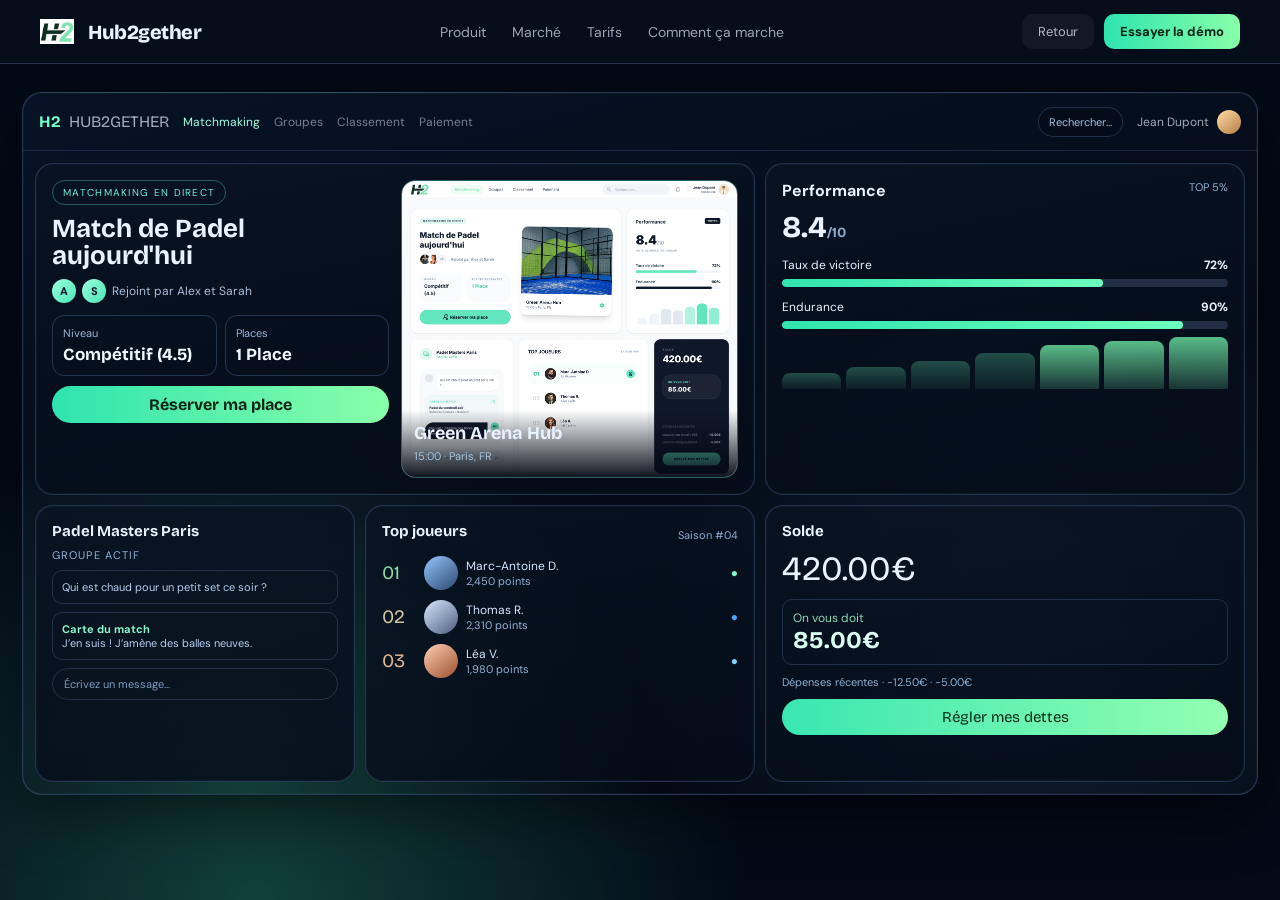
==== demo.html @ 9e98616a "Déplace le dashboard dans une page dédiée avec animations" ====
<!doctype html>
<html lang="fr">
<head>
  <meta charset="UTF-8">
  <meta name="viewport" content="width=device-width, initial-scale=1.0">
  <title>Hub2gether — Démo Dashboard</title>
  <link rel="preconnect" href="https://fonts.googleapis.com">
  <link href="https://fonts.googleapis.com/css2?family=Bricolage+Grotesque:wght@500;700;800&family=DM+Sans:wght@300;400;500;700&display=swap" rel="stylesheet">
  <style>
    :root {
      --black: #0F2E22;
      --white: #FAFAF8;
      --border: rgba(0,0,0,0.08);
      --font-display: 'Bricolage Grotesque', sans-serif;
      --font-body: 'DM Sans', sans-serif;
      --blue: #7FE3BF;
    }
    * { box-sizing: border-box; margin: 0; padding: 0; }
    body {
      font-family: var(--font-body);
      background: radial-gradient(circle at 20% 100%, rgba(69,255,186,.22), transparent 36%), #020a15;
      color: #e9f2ff;
      min-height: 100vh;
    }
    nav { position: fixed; top: 0; left: 0; right: 0; z-index: 100; display: flex; align-items: center; justify-content: space-between; padding: 0 40px; height: 64px; background: rgba(6,14,28,0.88); backdrop-filter: blur(16px); border-bottom: 0.5px solid rgba(158,194,255,.2); }
    .nav-logo { font-family: var(--font-display); font-size: 20px; font-weight: 800; letter-spacing: -0.5px; color: #e9f2ff; display: flex; align-items: center; gap: 8px; }
    .brand-logo-img { width: 34px; height: 34px; object-fit: contain; display: inline-block; margin-right: 6px; }
    .nav-links { display: flex; align-items: center; gap: 26px; }
    .nav-links a { font-size: 14px; font-weight: 400; color: rgba(229,238,255,.68); text-decoration: none; }
    .nav-links a:hover { color: #fff; }
    .nav-cta { display: flex; gap: 10px; }
    .btn-ghost,.btn-primary { font-family: var(--font-body); font-size: 13px; border-radius: 10px; padding: 9px 16px; border: none; cursor: pointer; }
    .btn-ghost { color: rgba(229,238,255,.75); background: rgba(255,255,255,.05); }
    .btn-primary { color: #032315; background: linear-gradient(90deg,#2ee4af,#89ffa9); font-weight: 700; }

    .demo-wrap { padding: 92px 22px 22px; }
    .demo-dashboard {
      width: min(1280px, 100%);
      margin: 0 auto;
      border-radius: 20px;
      border: 1px solid rgba(136,170,255,.25);
      background: radial-gradient(circle at 18% 100%, rgba(67,233,176,.23), transparent 33%), radial-gradient(circle at 82% 82%, rgba(89,169,255,.14), transparent 34%), linear-gradient(165deg, #071226 0%, #040a16 62%, #020710 100%);
      box-shadow: 0 20px 60px rgba(0,0,0,.45), inset 0 0 0 1px rgba(255,255,255,.03);
      overflow: hidden;
      display: grid;
      grid-template-rows: 58px 1fr;
    }
    .dash-top {
      border-bottom: 1px solid rgba(116,146,210,.2);
      display: grid;
      grid-template-columns: auto 1fr auto auto;
      align-items: center;
      gap: 14px;
      padding: 0 16px;
      font-size: 12px;
      color: rgba(221,236,255,.7);
    }
    .dash-brand { display:flex; gap:8px; align-items:center; font-family:var(--font-display); font-size:16px; }
    .dash-brand b { color:#78ffc9; }
    .dash-tabs { display:flex; gap:14px; }
    .dash-tabs span { opacity:.72; }
    .dash-tabs .active { opacity:1; color:#9EFFE0; }
    .dash-search { padding:7px 10px; border-radius:999px; border:1px solid rgba(116,146,210,.25); background:rgba(4,12,24,.75); color:#a6bddf; font-size:11px; }
    .dash-user { display:flex; align-items:center; gap:8px; }
    .dash-user i { width:24px; height:24px; border-radius:50%; background: linear-gradient(140deg,#ffe0a7,#b57b46); display:block; }

    .dash-grid { padding: 12px; display:grid; grid-template-columns: 1.5fr 1fr; grid-template-rows: 1.2fr 1fr; gap: 10px; }
    .card { border-radius: 18px; border: 1px solid rgba(122,166,242,.23); background: linear-gradient(170deg, rgba(8,19,35,.78), rgba(5,12,24,.82)); box-shadow: inset 0 0 0 1px rgba(255,255,255,.03); }
    .main { padding:16px; display:grid; grid-template-columns: 1fr 1fr; gap:12px; }
    .kicker { font-size: 10px; letter-spacing: .13em; text-transform: uppercase; color:#6EEDD0; border:1px solid rgba(110,237,208,.35); border-radius:999px; display:inline-flex; padding:5px 10px; }
    .main h2 { font-size: 26px; font-family: var(--font-display); line-height: 1.04; margin-top: 10px; max-width: 240px; }
    .joined { margin-top: 10px; display:flex; align-items:center; gap:6px; color:#a7bfdc; font-size: 12px; }
    .joined b { width: 24px; height: 24px; border-radius: 50%; display:grid; place-content:center; color:#071126; background: linear-gradient(135deg,#9affd9,#4be6bb); font-size:11px; }
    .duo { margin-top: 12px; display:grid; grid-template-columns:1fr 1fr; gap:8px; }
    .chip { border:1px solid rgba(133,170,233,.25); border-radius:12px; padding:10px; color:#9cb4d6; font-size:11px; }
    .chip strong { display:block; font-size:17px; color:#eff7ff; margin-top:4px; font-family:var(--font-display); }
    .cta { margin-top: 10px; width: 100%; border: none; border-radius: 999px; background: linear-gradient(90deg,#2ee4af,#89ffa9); color:#042312; font-family:var(--font-display); font-size: 16px; font-weight: 700; padding: 9px 12px; }
    .court { border-radius: 14px; border:1px solid rgba(110,237,208,.38); overflow:hidden; min-height: 200px; position:relative; }
    .court img { width:100%; height:100%; object-fit:cover; display:block; }
    .court-foot { position:absolute; left:0; right:0; bottom:0; padding:12px; background:linear-gradient(180deg, transparent, rgba(4,10,20,.95)); }
    .court-foot strong { display:block; font-size:18px; font-family:var(--font-display); }
    .court-foot span { color:#9fc3e2; font-size:11px; }
    .perf { padding:16px; }
    .perf h3 { font-size: 30px; font-family: var(--font-display); margin: 8px 0; }
    .perf h3 small { font-size: 14px; color:#8eaacb; }
    .meter { margin-top: 12px; }
    .meter label { display:flex; justify-content:space-between; font-size:12px; margin-bottom:6px; }
    .bar { height: 8px; border-radius: 999px; background: rgba(141,172,226,.2); overflow:hidden; }
    .bar i { display:block; height:100%; border-radius:999px; background: linear-gradient(90deg,#30e4af,#6dffbd); }
    .mini-bars { display:flex; gap:5px; align-items:flex-end; height:48px; margin-top:12px; }
    .mini-bars span { flex:1; border-radius:8px 8px 0 0; background: linear-gradient(180deg, rgba(84,194,149,.35), rgba(84,194,149,.08)); }
    .mini-bars span:nth-child(5), .mini-bars span:nth-child(6), .mini-bars span:nth-child(7) { background: linear-gradient(180deg, rgba(121,255,178,.72), rgba(121,255,178,.16)); }
    .row-split { display:grid; grid-template-columns: .9fr 1.1fr; gap:10px; }
    .chat,.leader,.balance { padding: 16px; }
    .chat h4,.leader h4,.balance h4 { font-size: 15px; font-family: var(--font-display); margin-bottom: 8px; }
    .chatbox { margin-top:8px; border:1px solid rgba(113,148,210,.24); border-radius:10px; padding:9px; color:#b8cff0; font-size:11px; }
    .input { margin-top: 8px; border:1px solid rgba(113,148,210,.24); border-radius:999px; padding:8px 11px; color:#7f9bc1; font-size:11px; }
    .leader ol { list-style:none; display:flex; flex-direction:column; gap:10px; margin-top:8px; }
    .leader li { display:grid; grid-template-columns:34px 34px 1fr auto; gap:8px; align-items:center; color:#d4e6ff; font-size:12px; }
    .rank { font-family:var(--font-display); font-size:19px; color:#89dba8; }
    .avatar { width:34px; height:34px; border-radius:50%; background:linear-gradient(140deg,#96c7ff,#2b486f); }
    .leader small { color:#95b0d4; display:block; font-size:11px; }
    .balance .big { font-size: 34px; font-family: var(--font-display); margin: 4px 0 10px; }
    .balance .sub { border:1px solid rgba(113,148,210,.24); border-radius:10px; padding:10px; color:#8dd8b2; margin-bottom:10px; font-size:12px; }
    .balance button { width:100%; border:none; border-radius:999px; padding:9px; background:linear-gradient(90deg,#3ae7b2,#93ffb0); color:#052b17; font-family:var(--font-display); font-size:15px; }

    .reveal-card { opacity: 0; transform: translateY(14px) scale(.98); animation: revealUp .55s cubic-bezier(.22,.61,.36,1) forwards; }
    .reveal-card:nth-child(1) { animation-delay: .06s; }
    .reveal-card:nth-child(2) { animation-delay: .16s; }
    .reveal-card:nth-child(3) { animation-delay: .26s; }
    .reveal-card:nth-child(4) { animation-delay: .36s; }
    .reveal-sub { opacity: 0; transform: translateY(10px); animation: revealSub .45s ease forwards; }
    .reveal-sub.d1 { animation-delay: .25s; }
    .reveal-sub.d2 { animation-delay: .36s; }
    .reveal-sub.d3 { animation-delay: .46s; }
    @keyframes revealUp { to { opacity:1; transform: translateY(0) scale(1); } }
    @keyframes revealSub { to { opacity:1; transform: translateY(0); } }

    @media (max-width: 980px) {
      nav { padding: 0 16px; }
      .nav-links { display: none; }
      .dash-top { grid-template-columns: 1fr auto; }
      .dash-tabs, .dash-search, .dash-user { display: none; }
      .dash-grid, .main, .row-split, .duo { grid-template-columns: 1fr; }
    }
  </style>
</head>
<body>
  <nav>
    <div class="nav-logo"><img class="brand-logo-img" src="assets/logo-hub2gether.png" alt="Logo Hub2gether"/>Hub2gether</div>
    <div class="nav-links"><a href="index.html#features">Produit</a><a href="index.html#market">Marché</a><a href="index.html#tarifs">Tarifs</a><a href="index.html#how">Comment ça marche</a></div>
    <div class="nav-cta"><button class="btn-ghost" onclick="window.location.href='index.html'">Retour</button><button class="btn-primary">Essayer la démo</button></div>
  </nav>

  <main class="demo-wrap">
    <section class="demo-dashboard" aria-label="Dashboard Hub2gether">
      <header class="dash-top">
        <div class="dash-brand"><b>H2</b> HUB2GETHER</div>
        <div class="dash-tabs"><span class="active">Matchmaking</span><span>Groupes</span><span>Classement</span><span>Paiement</span></div>
        <div class="dash-search">Rechercher…</div>
        <div class="dash-user">Jean Dupont <i></i></div>
      </header>

      <div class="dash-grid">
        <article class="card main reveal-card">
          <div>
            <span class="kicker reveal-sub d1">Matchmaking en direct</span>
            <h2 class="reveal-sub d1">Match de Padel aujourd'hui</h2>
            <div class="joined reveal-sub d2"><b>A</b><b>S</b> Rejoint par Alex et Sarah</div>
            <div class="duo reveal-sub d2">
              <div class="chip">Niveau<strong>Compétitif (4.5)</strong></div>
              <div class="chip">Places<strong>1 Place</strong></div>
            </div>
            <button class="cta reveal-sub d3">Réserver ma place</button>
          </div>
          <div class="court reveal-sub d3">
            <img src="assets/dashboard1vitrine.png" alt="Terrain padel">
            <div class="court-foot"><strong>Green Arena Hub</strong><span>15:00 · Paris, FR</span></div>
          </div>
        </article>

        <article class="card perf reveal-card">
          <div style="display:flex;justify-content:space-between"><strong style="font-size:16px">Performance</strong><span style="font-size:11px;color:#8eb0d1">TOP 5%</span></div>
          <h3>8.4<small>/10</small></h3>
          <div class="meter"><label><span>Taux de victoire</span><strong>72%</strong></label><div class="bar"><i style="width:72%"></i></div></div>
          <div class="meter"><label><span>Endurance</span><strong>90%</strong></label><div class="bar"><i style="width:90%"></i></div></div>
          <div class="mini-bars"><span style="height:16px"></span><span style="height:22px"></span><span style="height:28px"></span><span style="height:36px"></span><span style="height:44px"></span><span style="height:48px"></span><span style="height:52px"></span></div>
        </article>

        <div class="row-split reveal-card">
          <article class="card chat">
            <h4>Padel Masters Paris</h4>
            <p style="color:#93b3d8;font-size:11px;letter-spacing:.1em;text-transform:uppercase">Groupe actif</p>
            <div class="chatbox">Qui est chaud pour un petit set ce soir ?</div>
            <div class="chatbox"><strong style="color:#8af5cc">Carte du match</strong><br>J’en suis ! J’amène des balles neuves.</div>
            <div class="input">Écrivez un message...</div>
          </article>
          <article class="card leader">
            <div style="display:flex;justify-content:space-between;align-items:center"><h4>Top joueurs</h4><span style="color:#90abd0;font-size:11px">Saison #04</span></div>
            <ol>
              <li><span class="rank">01</span><span class="avatar"></span><div>Marc-Antoine D.<small>2,450 points</small></div><span style="color:#7ef7ca">●</span></li>
              <li><span class="rank" style="color:#d4c7a3">02</span><span class="avatar" style="background:linear-gradient(140deg,#d7e8ff,#4c5e7d)"></span><div>Thomas R.<small>2,310 points</small></div><span style="color:#4aa7ff">●</span></li>
              <li><span class="rank" style="color:#e3b88f">03</span><span class="avatar" style="background:linear-gradient(140deg,#ffcfb4,#9d4f2e)"></span><div>Léa V.<small>1,980 points</small></div><span style="color:#84d0ff">●</span></li>
            </ol>
          </article>
        </div>

        <article class="card balance reveal-card">
          <h4>Solde</h4>
          <div class="big">420.00€</div>
          <div class="sub">On vous doit<br><strong style="font-size:24px;color:#d9fff0;font-family:var(--font-display)">85.00€</strong></div>
          <p style="color:#8fb0d0;margin-bottom:10px;font-size:11px">Dépenses récentes · -12.50€ · -5.00€</p>
          <button>Régler mes dettes</button>
        </article>
      </div>
    </section>
  </main>
</body>
</html>
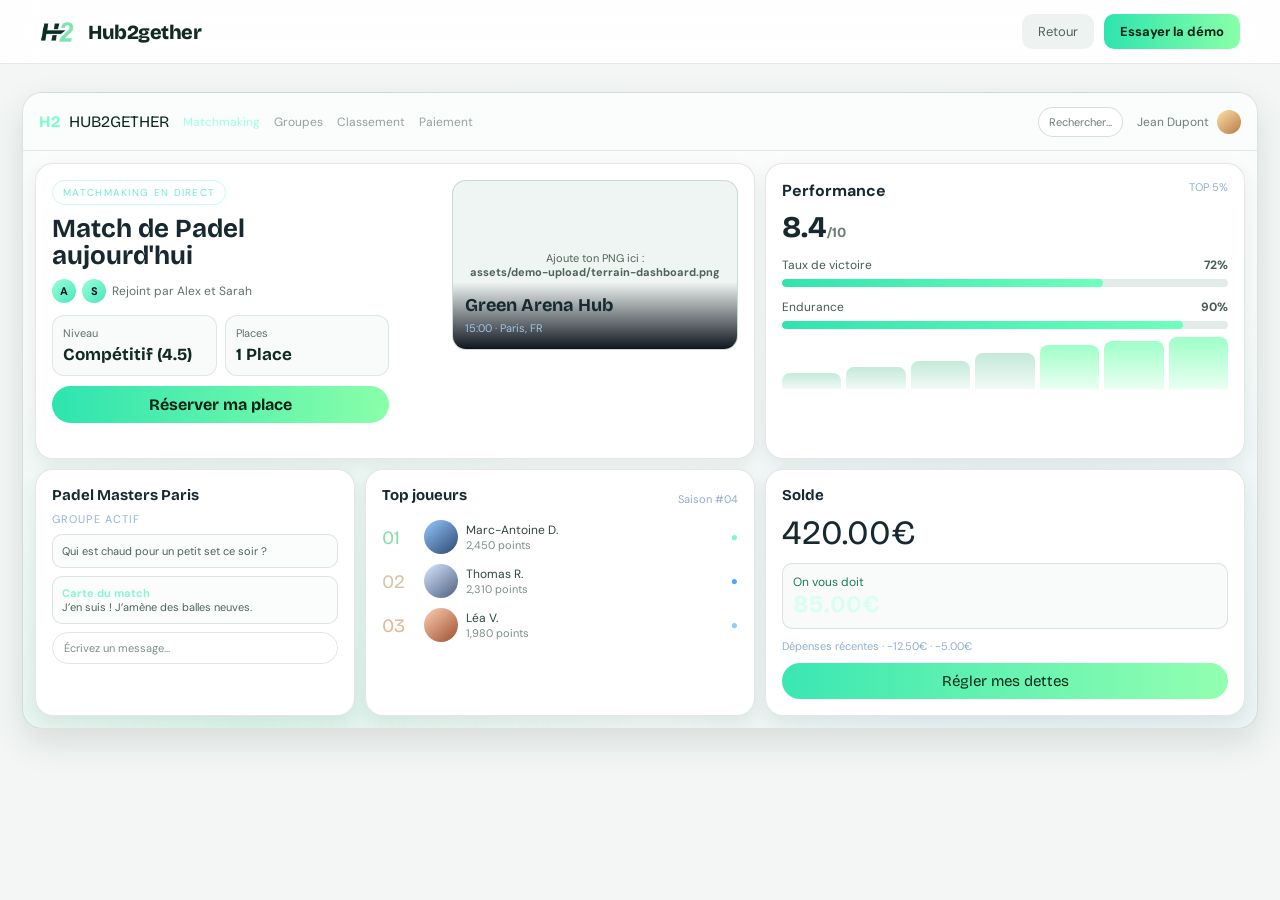
==== commit 49394ce6: "Passe la démo en design blanc et prépare un chemin PNG dédié" ====
--- a/demo.html
+++ b/demo.html
@@ -18,19 +18,16 @@
     * { box-sizing: border-box; margin: 0; padding: 0; }
     body {
       font-family: var(--font-body);
-      background: radial-gradient(circle at 20% 100%, rgba(69,255,186,.22), transparent 36%), #020a15;
-      color: #e9f2ff;
+      background: #f3f6f5;
+      color: #172930;
       min-height: 100vh;
     }
-    nav { position: fixed; top: 0; left: 0; right: 0; z-index: 100; display: flex; align-items: center; justify-content: space-between; padding: 0 40px; height: 64px; background: rgba(6,14,28,0.88); backdrop-filter: blur(16px); border-bottom: 0.5px solid rgba(158,194,255,.2); }
-    .nav-logo { font-family: var(--font-display); font-size: 20px; font-weight: 800; letter-spacing: -0.5px; color: #e9f2ff; display: flex; align-items: center; gap: 8px; }
+    nav { position: fixed; top: 0; left: 0; right: 0; z-index: 100; display: flex; align-items: center; justify-content: space-between; padding: 0 40px; height: 64px; background: rgba(255,255,255,0.9); backdrop-filter: blur(16px); border-bottom: 0.5px solid rgba(16,43,31,.1); }
+    .nav-logo { font-family: var(--font-display); font-size: 20px; font-weight: 800; letter-spacing: -0.5px; color: #102b1f; display: flex; align-items: center; gap: 8px; }
     .brand-logo-img { width: 34px; height: 34px; object-fit: contain; display: inline-block; margin-right: 6px; }
-    .nav-links { display: flex; align-items: center; gap: 26px; }
-    .nav-links a { font-size: 14px; font-weight: 400; color: rgba(229,238,255,.68); text-decoration: none; }
-    .nav-links a:hover { color: #fff; }
     .nav-cta { display: flex; gap: 10px; }
     .btn-ghost,.btn-primary { font-family: var(--font-body); font-size: 13px; border-radius: 10px; padding: 9px 16px; border: none; cursor: pointer; }
-    .btn-ghost { color: rgba(229,238,255,.75); background: rgba(255,255,255,.05); }
+    .btn-ghost { color: #4f6257; background: #eef3f1; }
     .btn-primary { color: #032315; background: linear-gradient(90deg,#2ee4af,#89ffa9); font-weight: 700; }
 
     .demo-wrap { padding: 92px 22px 22px; }
@@ -38,54 +35,55 @@
       width: min(1280px, 100%);
       margin: 0 auto;
       border-radius: 20px;
-      border: 1px solid rgba(136,170,255,.25);
-      background: radial-gradient(circle at 18% 100%, rgba(67,233,176,.23), transparent 33%), radial-gradient(circle at 82% 82%, rgba(89,169,255,.14), transparent 34%), linear-gradient(165deg, #071226 0%, #040a16 62%, #020710 100%);
-      box-shadow: 0 20px 60px rgba(0,0,0,.45), inset 0 0 0 1px rgba(255,255,255,.03);
+      border: 1px solid rgba(16,43,31,.12);
+      background: radial-gradient(circle at 18% 100%, rgba(67,233,176,.13), transparent 33%), radial-gradient(circle at 82% 82%, rgba(89,169,255,.09), transparent 34%), linear-gradient(180deg, #fbfdfc 0%, #f1f6f4 100%);
+      box-shadow: 0 14px 34px rgba(15,46,34,.12);
       overflow: hidden;
       display: grid;
       grid-template-rows: 58px 1fr;
     }
     .dash-top {
-      border-bottom: 1px solid rgba(116,146,210,.2);
+      border-bottom: 1px solid rgba(16,43,31,.1);
       display: grid;
       grid-template-columns: auto 1fr auto auto;
       align-items: center;
       gap: 14px;
       padding: 0 16px;
       font-size: 12px;
-      color: rgba(221,236,255,.7);
+      color: rgba(16,43,31,.6);
     }
-    .dash-brand { display:flex; gap:8px; align-items:center; font-family:var(--font-display); font-size:16px; }
+    .dash-brand { display:flex; gap:8px; align-items:center; font-family:var(--font-display); font-size:16px; color:#102b1f; }
     .dash-brand b { color:#78ffc9; }
     .dash-tabs { display:flex; gap:14px; }
     .dash-tabs span { opacity:.72; }
     .dash-tabs .active { opacity:1; color:#9EFFE0; }
-    .dash-search { padding:7px 10px; border-radius:999px; border:1px solid rgba(116,146,210,.25); background:rgba(4,12,24,.75); color:#a6bddf; font-size:11px; }
+    .dash-search { padding:7px 10px; border-radius:999px; border:1px solid rgba(16,43,31,.16); background:white; color:#6d7f75; font-size:11px; }
     .dash-user { display:flex; align-items:center; gap:8px; }
     .dash-user i { width:24px; height:24px; border-radius:50%; background: linear-gradient(140deg,#ffe0a7,#b57b46); display:block; }
 
     .dash-grid { padding: 12px; display:grid; grid-template-columns: 1.5fr 1fr; grid-template-rows: 1.2fr 1fr; gap: 10px; }
-    .card { border-radius: 18px; border: 1px solid rgba(122,166,242,.23); background: linear-gradient(170deg, rgba(8,19,35,.78), rgba(5,12,24,.82)); box-shadow: inset 0 0 0 1px rgba(255,255,255,.03); }
+    .card { border-radius: 18px; border: 1px solid rgba(16,43,31,.11); background: white; box-shadow: 0 6px 18px rgba(15,46,34,.08); }
     .main { padding:16px; display:grid; grid-template-columns: 1fr 1fr; gap:12px; }
     .kicker { font-size: 10px; letter-spacing: .13em; text-transform: uppercase; color:#6EEDD0; border:1px solid rgba(110,237,208,.35); border-radius:999px; display:inline-flex; padding:5px 10px; }
     .main h2 { font-size: 26px; font-family: var(--font-display); line-height: 1.04; margin-top: 10px; max-width: 240px; }
-    .joined { margin-top: 10px; display:flex; align-items:center; gap:6px; color:#a7bfdc; font-size: 12px; }
+    .joined { margin-top: 10px; display:flex; align-items:center; gap:6px; color:#60726a; font-size: 12px; }
     .joined b { width: 24px; height: 24px; border-radius: 50%; display:grid; place-content:center; color:#071126; background: linear-gradient(135deg,#9affd9,#4be6bb); font-size:11px; }
     .duo { margin-top: 12px; display:grid; grid-template-columns:1fr 1fr; gap:8px; }
-    .chip { border:1px solid rgba(133,170,233,.25); border-radius:12px; padding:10px; color:#9cb4d6; font-size:11px; }
-    .chip strong { display:block; font-size:17px; color:#eff7ff; margin-top:4px; font-family:var(--font-display); }
+    .chip { border:1px solid rgba(16,43,31,.1); border-radius:12px; padding:10px; color:#60726a; font-size:11px; background:#f8fbfa; }
+    .chip strong { display:block; font-size:17px; color:#102b1f; margin-top:4px; font-family:var(--font-display); }
     .cta { margin-top: 10px; width: 100%; border: none; border-radius: 999px; background: linear-gradient(90deg,#2ee4af,#89ffa9); color:#042312; font-family:var(--font-display); font-size: 16px; font-weight: 700; padding: 9px 12px; }
-    .court { border-radius: 14px; border:1px solid rgba(110,237,208,.38); overflow:hidden; min-height: 200px; position:relative; }
+    .court { border-radius: 14px; border:1px solid rgba(16,43,31,.14); overflow:hidden; min-height: 150px; max-height: 170px; width: 85%; margin-left: auto; position:relative; background:#eef5f2; }
     .court img { width:100%; height:100%; object-fit:cover; display:block; }
+    .court-fallback { position:absolute; inset:0; display:none; place-content:center; text-align:center; font-size:11px; color:#4f6257; padding:10px; }
     .court-foot { position:absolute; left:0; right:0; bottom:0; padding:12px; background:linear-gradient(180deg, transparent, rgba(4,10,20,.95)); }
     .court-foot strong { display:block; font-size:18px; font-family:var(--font-display); }
     .court-foot span { color:#9fc3e2; font-size:11px; }
     .perf { padding:16px; }
     .perf h3 { font-size: 30px; font-family: var(--font-display); margin: 8px 0; }
-    .perf h3 small { font-size: 14px; color:#8eaacb; }
+    .perf h3 small { font-size: 14px; color:#6d7f75; }
     .meter { margin-top: 12px; }
-    .meter label { display:flex; justify-content:space-between; font-size:12px; margin-bottom:6px; }
-    .bar { height: 8px; border-radius: 999px; background: rgba(141,172,226,.2); overflow:hidden; }
+    .meter label { display:flex; justify-content:space-between; font-size:12px; margin-bottom:6px; color:#455b52; }
+    .bar { height: 8px; border-radius: 999px; background: #e3ece8; overflow:hidden; }
     .bar i { display:block; height:100%; border-radius:999px; background: linear-gradient(90deg,#30e4af,#6dffbd); }
     .mini-bars { display:flex; gap:5px; align-items:flex-end; height:48px; margin-top:12px; }
     .mini-bars span { flex:1; border-radius:8px 8px 0 0; background: linear-gradient(180deg, rgba(84,194,149,.35), rgba(84,194,149,.08)); }
@@ -93,15 +91,15 @@
     .row-split { display:grid; grid-template-columns: .9fr 1.1fr; gap:10px; }
     .chat,.leader,.balance { padding: 16px; }
     .chat h4,.leader h4,.balance h4 { font-size: 15px; font-family: var(--font-display); margin-bottom: 8px; }
-    .chatbox { margin-top:8px; border:1px solid rgba(113,148,210,.24); border-radius:10px; padding:9px; color:#b8cff0; font-size:11px; }
-    .input { margin-top: 8px; border:1px solid rgba(113,148,210,.24); border-radius:999px; padding:8px 11px; color:#7f9bc1; font-size:11px; }
+    .chatbox { margin-top:8px; border:1px solid rgba(16,43,31,.12); border-radius:10px; padding:9px; color:#4c6258; font-size:11px; background:#fbfdfc; }
+    .input { margin-top: 8px; border:1px solid rgba(16,43,31,.12); border-radius:999px; padding:8px 11px; color:#7b8f85; font-size:11px; }
     .leader ol { list-style:none; display:flex; flex-direction:column; gap:10px; margin-top:8px; }
-    .leader li { display:grid; grid-template-columns:34px 34px 1fr auto; gap:8px; align-items:center; color:#d4e6ff; font-size:12px; }
+    .leader li { display:grid; grid-template-columns:34px 34px 1fr auto; gap:8px; align-items:center; color:#2f463d; font-size:12px; }
     .rank { font-family:var(--font-display); font-size:19px; color:#89dba8; }
     .avatar { width:34px; height:34px; border-radius:50%; background:linear-gradient(140deg,#96c7ff,#2b486f); }
-    .leader small { color:#95b0d4; display:block; font-size:11px; }
+    .leader small { color:#7b8f85; display:block; font-size:11px; }
     .balance .big { font-size: 34px; font-family: var(--font-display); margin: 4px 0 10px; }
-    .balance .sub { border:1px solid rgba(113,148,210,.24); border-radius:10px; padding:10px; color:#8dd8b2; margin-bottom:10px; font-size:12px; }
+    .balance .sub { border:1px solid rgba(16,43,31,.12); border-radius:10px; padding:10px; color:#187a56; margin-bottom:10px; font-size:12px; background:#f8fbfa; }
     .balance button { width:100%; border:none; border-radius:999px; padding:9px; background:linear-gradient(90deg,#3ae7b2,#93ffb0); color:#052b17; font-family:var(--font-display); font-size:15px; }
 
     .reveal-card { opacity: 0; transform: translateY(14px) scale(.98); animation: revealUp .55s cubic-bezier(.22,.61,.36,1) forwards; }
@@ -118,7 +116,6 @@
 
     @media (max-width: 980px) {
       nav { padding: 0 16px; }
-      .nav-links { display: none; }
       .dash-top { grid-template-columns: 1fr auto; }
       .dash-tabs, .dash-search, .dash-user { display: none; }
       .dash-grid, .main, .row-split, .duo { grid-template-columns: 1fr; }
@@ -128,7 +125,6 @@
 <body>
   <nav>
     <div class="nav-logo"><img class="brand-logo-img" src="assets/logo-hub2gether.png" alt="Logo Hub2gether"/>Hub2gether</div>
-    <div class="nav-links"><a href="index.html#features">Produit</a><a href="index.html#market">Marché</a><a href="index.html#tarifs">Tarifs</a><a href="index.html#how">Comment ça marche</a></div>
     <div class="nav-cta"><button class="btn-ghost" onclick="window.location.href='index.html'">Retour</button><button class="btn-primary">Essayer la démo</button></div>
   </nav>
 
@@ -154,7 +150,8 @@
             <button class="cta reveal-sub d3">Réserver ma place</button>
           </div>
           <div class="court reveal-sub d3">
-            <img src="assets/dashboard1vitrine.png" alt="Terrain padel">
+            <img src="assets/demo-upload/terrain-dashboard.png" alt="Terrain padel" onerror="this.style.display='none';this.nextElementSibling.style.display='grid';">
+            <div class="court-fallback">Ajoute ton PNG ici :<br><strong>assets/demo-upload/terrain-dashboard.png</strong></div>
             <div class="court-foot"><strong>Green Arena Hub</strong><span>15:00 · Paris, FR</span></div>
           </div>
         </article>
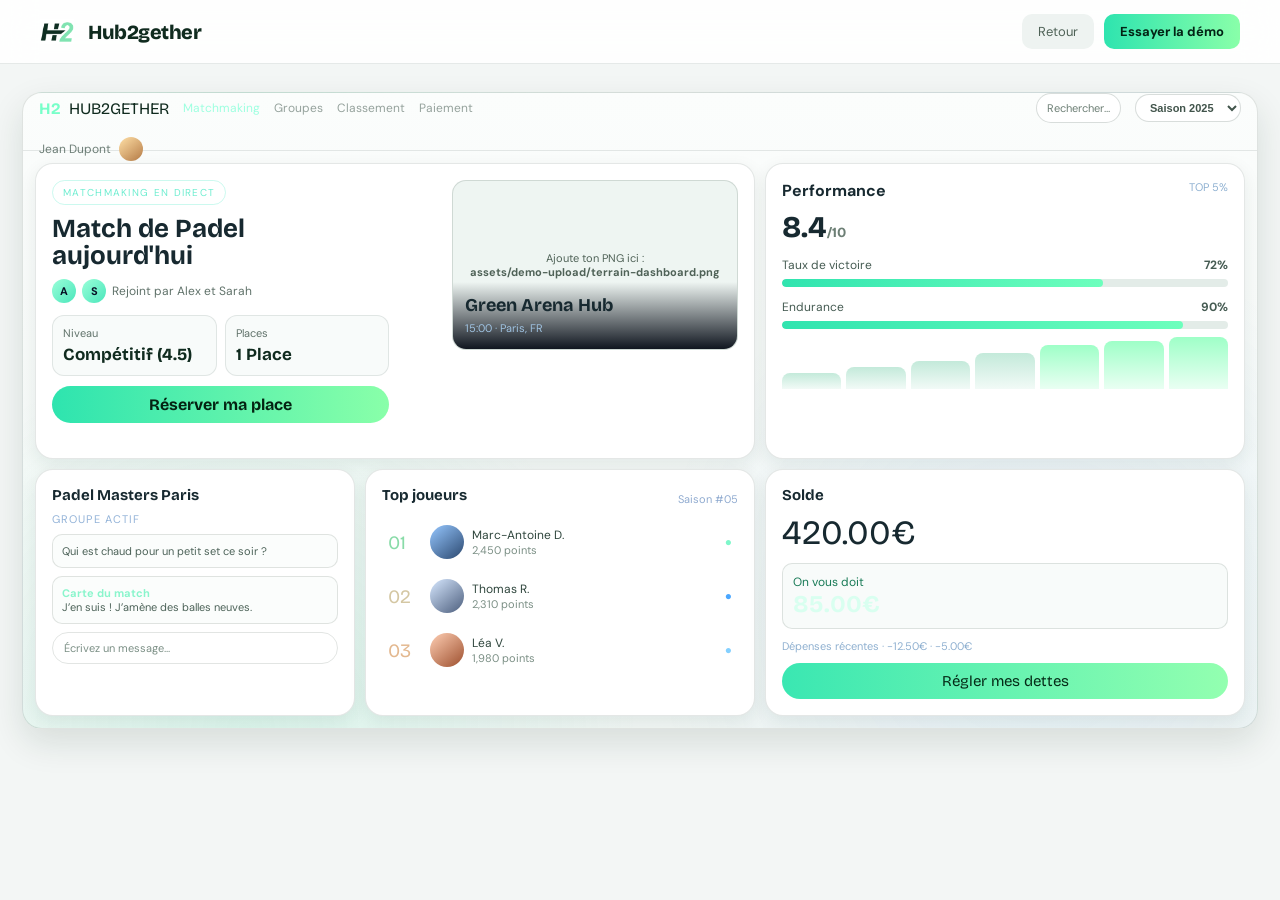
==== commit 7d4f138f: "Ajoute interactions dashboard: année dynamique et hover UI" ====
--- a/demo.html
+++ b/demo.html
@@ -58,11 +58,13 @@
     .dash-tabs span { opacity:.72; }
     .dash-tabs .active { opacity:1; color:#9EFFE0; }
     .dash-search { padding:7px 10px; border-radius:999px; border:1px solid rgba(16,43,31,.16); background:white; color:#6d7f75; font-size:11px; }
+    .year-select { padding:6px 10px; border-radius:999px; border:1px solid rgba(16,43,31,.16); background:white; color:#41544b; font-size:11px; font-weight:700; }
     .dash-user { display:flex; align-items:center; gap:8px; }
     .dash-user i { width:24px; height:24px; border-radius:50%; background: linear-gradient(140deg,#ffe0a7,#b57b46); display:block; }
 
     .dash-grid { padding: 12px; display:grid; grid-template-columns: 1.5fr 1fr; grid-template-rows: 1.2fr 1fr; gap: 10px; }
-    .card { border-radius: 18px; border: 1px solid rgba(16,43,31,.11); background: white; box-shadow: 0 6px 18px rgba(15,46,34,.08); }
+    .card { border-radius: 18px; border: 1px solid rgba(16,43,31,.11); background: white; box-shadow: 0 6px 18px rgba(15,46,34,.08); transition: transform .25s ease, box-shadow .25s ease, border-color .2s ease; }
+    .card:hover { transform: translateY(-4px); box-shadow: 0 12px 24px rgba(15,46,34,.12); border-color: rgba(46,228,175,.35); }
     .main { padding:16px; display:grid; grid-template-columns: 1fr 1fr; gap:12px; }
     .kicker { font-size: 10px; letter-spacing: .13em; text-transform: uppercase; color:#6EEDD0; border:1px solid rgba(110,237,208,.35); border-radius:999px; display:inline-flex; padding:5px 10px; }
     .main h2 { font-size: 26px; font-family: var(--font-display); line-height: 1.04; margin-top: 10px; max-width: 240px; }
@@ -84,9 +86,9 @@
     .meter { margin-top: 12px; }
     .meter label { display:flex; justify-content:space-between; font-size:12px; margin-bottom:6px; color:#455b52; }
     .bar { height: 8px; border-radius: 999px; background: #e3ece8; overflow:hidden; }
-    .bar i { display:block; height:100%; border-radius:999px; background: linear-gradient(90deg,#30e4af,#6dffbd); }
+    .bar i { display:block; height:100%; border-radius:999px; background: linear-gradient(90deg,#30e4af,#6dffbd); transition: width .35s ease; }
     .mini-bars { display:flex; gap:5px; align-items:flex-end; height:48px; margin-top:12px; }
-    .mini-bars span { flex:1; border-radius:8px 8px 0 0; background: linear-gradient(180deg, rgba(84,194,149,.35), rgba(84,194,149,.08)); }
+    .mini-bars span { flex:1; border-radius:8px 8px 0 0; background: linear-gradient(180deg, rgba(84,194,149,.35), rgba(84,194,149,.08)); transition: height .35s ease; }
     .mini-bars span:nth-child(5), .mini-bars span:nth-child(6), .mini-bars span:nth-child(7) { background: linear-gradient(180deg, rgba(121,255,178,.72), rgba(121,255,178,.16)); }
     .row-split { display:grid; grid-template-columns: .9fr 1.1fr; gap:10px; }
     .chat,.leader,.balance { padding: 16px; }
@@ -95,12 +97,16 @@
     .input { margin-top: 8px; border:1px solid rgba(16,43,31,.12); border-radius:999px; padding:8px 11px; color:#7b8f85; font-size:11px; }
     .leader ol { list-style:none; display:flex; flex-direction:column; gap:10px; margin-top:8px; }
     .leader li { display:grid; grid-template-columns:34px 34px 1fr auto; gap:8px; align-items:center; color:#2f463d; font-size:12px; }
+    .leader li { padding: 5px 6px; border-radius: 10px; transition: background .2s ease, transform .2s ease; }
+    .leader li:hover { background: #f3faf7; transform: translateX(3px); }
     .rank { font-family:var(--font-display); font-size:19px; color:#89dba8; }
     .avatar { width:34px; height:34px; border-radius:50%; background:linear-gradient(140deg,#96c7ff,#2b486f); }
     .leader small { color:#7b8f85; display:block; font-size:11px; }
     .balance .big { font-size: 34px; font-family: var(--font-display); margin: 4px 0 10px; }
     .balance .sub { border:1px solid rgba(16,43,31,.12); border-radius:10px; padding:10px; color:#187a56; margin-bottom:10px; font-size:12px; background:#f8fbfa; }
     .balance button { width:100%; border:none; border-radius:999px; padding:9px; background:linear-gradient(90deg,#3ae7b2,#93ffb0); color:#052b17; font-family:var(--font-display); font-size:15px; }
+    .balance button:hover { filter: brightness(1.03); transform: translateY(-1px); cursor: pointer; }
+    .chatbox:hover { background:#f1f8f5; border-color: rgba(46,228,175,.35); }
 
     .reveal-card { opacity: 0; transform: translateY(14px) scale(.98); animation: revealUp .55s cubic-bezier(.22,.61,.36,1) forwards; }
     .reveal-card:nth-child(1) { animation-delay: .06s; }
@@ -118,6 +124,7 @@
       nav { padding: 0 16px; }
       .dash-top { grid-template-columns: 1fr auto; }
       .dash-tabs, .dash-search, .dash-user { display: none; }
+      .year-select { display: none; }
       .dash-grid, .main, .row-split, .duo { grid-template-columns: 1fr; }
     }
   </style>
@@ -134,6 +141,11 @@
         <div class="dash-brand"><b>H2</b> HUB2GETHER</div>
         <div class="dash-tabs"><span class="active">Matchmaking</span><span>Groupes</span><span>Classement</span><span>Paiement</span></div>
         <div class="dash-search">Rechercher…</div>
+        <select class="year-select" id="year-select" aria-label="Changer l'année">
+          <option value="2024">Saison 2024</option>
+          <option value="2025" selected>Saison 2025</option>
+          <option value="2026">Saison 2026</option>
+        </select>
         <div class="dash-user">Jean Dupont <i></i></div>
       </header>
 
@@ -158,10 +170,12 @@
 
         <article class="card perf reveal-card">
           <div style="display:flex;justify-content:space-between"><strong style="font-size:16px">Performance</strong><span style="font-size:11px;color:#8eb0d1">TOP 5%</span></div>
-          <h3>8.4<small>/10</small></h3>
-          <div class="meter"><label><span>Taux de victoire</span><strong>72%</strong></label><div class="bar"><i style="width:72%"></i></div></div>
-          <div class="meter"><label><span>Endurance</span><strong>90%</strong></label><div class="bar"><i style="width:90%"></i></div></div>
-          <div class="mini-bars"><span style="height:16px"></span><span style="height:22px"></span><span style="height:28px"></span><span style="height:36px"></span><span style="height:44px"></span><span style="height:48px"></span><span style="height:52px"></span></div>
+          <h3><span id="perf-score">8.4</span><small>/10</small></h3>
+          <div class="meter"><label><span>Taux de victoire</span><strong id="win-rate-label">72%</strong></label><div class="bar"><i id="win-rate-bar" style="width:72%"></i></div></div>
+          <div class="meter"><label><span>Endurance</span><strong id="endurance-label">90%</strong></label><div class="bar"><i id="endurance-bar" style="width:90%"></i></div></div>
+          <div class="mini-bars">
+            <span class="perf-col" style="height:16px"></span><span class="perf-col" style="height:22px"></span><span class="perf-col" style="height:28px"></span><span class="perf-col" style="height:36px"></span><span class="perf-col" style="height:44px"></span><span class="perf-col" style="height:48px"></span><span class="perf-col" style="height:52px"></span>
+          </div>
         </article>
 
         <div class="row-split reveal-card">
@@ -173,11 +187,11 @@
             <div class="input">Écrivez un message...</div>
           </article>
           <article class="card leader">
-            <div style="display:flex;justify-content:space-between;align-items:center"><h4>Top joueurs</h4><span style="color:#90abd0;font-size:11px">Saison #04</span></div>
+            <div style="display:flex;justify-content:space-between;align-items:center"><h4>Top joueurs</h4><span style="color:#90abd0;font-size:11px" id="season-label">Saison #05</span></div>
             <ol>
-              <li><span class="rank">01</span><span class="avatar"></span><div>Marc-Antoine D.<small>2,450 points</small></div><span style="color:#7ef7ca">●</span></li>
-              <li><span class="rank" style="color:#d4c7a3">02</span><span class="avatar" style="background:linear-gradient(140deg,#d7e8ff,#4c5e7d)"></span><div>Thomas R.<small>2,310 points</small></div><span style="color:#4aa7ff">●</span></li>
-              <li><span class="rank" style="color:#e3b88f">03</span><span class="avatar" style="background:linear-gradient(140deg,#ffcfb4,#9d4f2e)"></span><div>Léa V.<small>1,980 points</small></div><span style="color:#84d0ff">●</span></li>
+              <li><span class="rank">01</span><span class="avatar"></span><div>Marc-Antoine D.<small id="p1-score">2,450 points</small></div><span style="color:#7ef7ca">●</span></li>
+              <li><span class="rank" style="color:#d4c7a3">02</span><span class="avatar" style="background:linear-gradient(140deg,#d7e8ff,#4c5e7d)"></span><div>Thomas R.<small id="p2-score">2,310 points</small></div><span style="color:#4aa7ff">●</span></li>
+              <li><span class="rank" style="color:#e3b88f">03</span><span class="avatar" style="background:linear-gradient(140deg,#ffcfb4,#9d4f2e)"></span><div>Léa V.<small id="p3-score">1,980 points</small></div><span style="color:#84d0ff">●</span></li>
             </ol>
           </article>
         </div>
@@ -192,5 +206,66 @@
       </div>
     </section>
   </main>
+  <script>
+    const yearData = {
+      "2024": {
+        season: "Saison #04",
+        perf: "8.1",
+        win: 68,
+        endurance: 84,
+        players: ["2,280 points", "2,140 points", "1,920 points"],
+        bars: [14, 20, 25, 32, 39, 43, 48]
+      },
+      "2025": {
+        season: "Saison #05",
+        perf: "8.4",
+        win: 72,
+        endurance: 90,
+        players: ["2,450 points", "2,310 points", "1,980 points"],
+        bars: [16, 22, 28, 36, 44, 48, 52]
+      },
+      "2026": {
+        season: "Saison #06",
+        perf: "8.8",
+        win: 79,
+        endurance: 93,
+        players: ["2,620 points", "2,460 points", "2,130 points"],
+        bars: [20, 26, 32, 40, 46, 54, 60]
+      }
+    };
+
+    const yearSelect = document.getElementById('year-select');
+    const seasonLabel = document.getElementById('season-label');
+    const perfScore = document.getElementById('perf-score');
+    const winRateLabel = document.getElementById('win-rate-label');
+    const winRateBar = document.getElementById('win-rate-bar');
+    const enduranceLabel = document.getElementById('endurance-label');
+    const enduranceBar = document.getElementById('endurance-bar');
+    const p1Score = document.getElementById('p1-score');
+    const p2Score = document.getElementById('p2-score');
+    const p3Score = document.getElementById('p3-score');
+    const perfCols = document.querySelectorAll('.perf-col');
+
+    function applyYear(value) {
+      const data = yearData[value];
+      if (!data) return;
+      seasonLabel.textContent = data.season;
+      perfScore.textContent = data.perf;
+      winRateLabel.textContent = `${data.win}%`;
+      winRateBar.style.width = `${data.win}%`;
+      enduranceLabel.textContent = `${data.endurance}%`;
+      enduranceBar.style.width = `${data.endurance}%`;
+      p1Score.textContent = data.players[0];
+      p2Score.textContent = data.players[1];
+      p3Score.textContent = data.players[2];
+      perfCols.forEach((col, index) => {
+        col.style.height = `${data.bars[index]}px`;
+      });
+    }
+
+    yearSelect.addEventListener('change', (event) => {
+      applyYear(event.target.value);
+    });
+  </script>
 </body>
 </html>
